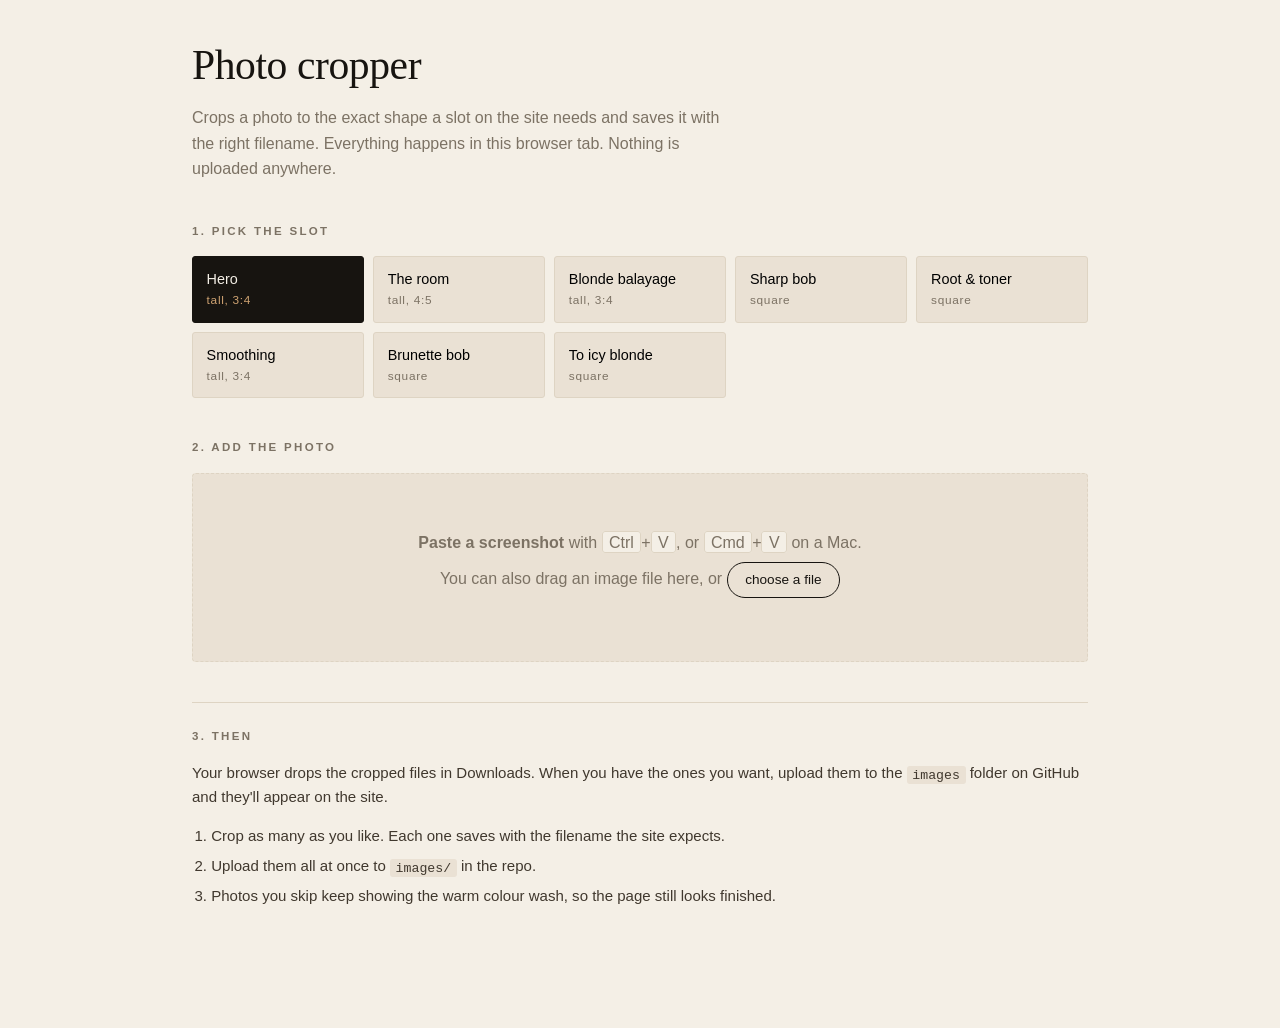
==== tools/crop.html @ 5b5cba8a "Add a photo cropper Getting photos into the right shape was the thing blocking the build, so here's " ====
<!doctype html>
<html lang="en">
<head>
<meta charset="utf-8">
<meta name="viewport" content="width=device-width, initial-scale=1">
<title>Photo cropper</title>
<style>
  :root{
    --bone:#f4efe6; --bone-2:#eae1d4; --ink:#171410; --ink-2:#40382e;
    --muted:#7c7264; --line:#ded4c3; --clay:#96602f; --clay-soft:#cfa372;
    --sans:"Karla","Helvetica Neue",Helvetica,Arial,sans-serif;
    --serif:"Instrument Serif","Hoefler Text",Georgia,serif;
  }
  *,*::before,*::after{ box-sizing:border-box }
  body{
    margin:0; background:var(--bone); color:var(--ink);
    font-family:var(--sans); line-height:1.6;
    padding:2rem 1.25rem 5rem;
  }
  .wrap{ max-width:56rem; margin:0 auto }
  h1{ font-family:var(--serif); font-weight:400; font-size:2.6rem; margin:0 0 .4rem; letter-spacing:-.01em }
  .sub{ color:var(--muted); margin:0 0 2.5rem; max-width:60ch }
  h2{
    font-size:.72rem; letter-spacing:.2em; text-transform:uppercase;
    color:var(--muted); font-weight:600; margin:0 0 1rem;
  }
  section{ margin-bottom:2.5rem }

  /* slot picker */
  .slots{ display:grid; grid-template-columns:repeat(auto-fill,minmax(9.5rem,1fr)); gap:.6rem }
  .slot{
    text-align:left; cursor:pointer; font:inherit;
    background:var(--bone-2); border:1px solid var(--line); border-radius:3px;
    padding:.7rem .85rem; transition:border-color .2s, background .2s;
  }
  .slot:hover{ border-color:var(--clay-soft) }
  .slot[aria-pressed="true"]{ background:var(--ink); border-color:var(--ink); color:var(--bone) }
  .slot b{ display:block; font-weight:500; font-size:.9rem }
  .slot small{ display:block; color:var(--muted); font-size:.74rem; letter-spacing:.06em }
  .slot[aria-pressed="true"] small{ color:var(--clay-soft) }
  .slot.done::after{ content:" ✓ saved"; font-size:.7rem; color:var(--clay); letter-spacing:.08em }
  .slot[aria-pressed="true"].done::after{ color:var(--clay-soft) }

  /* drop zone */
  .drop{
    border:1px dashed var(--line); border-radius:4px; background:var(--bone-2);
    padding:3.5rem 1.5rem; text-align:center; color:var(--muted);
    transition:border-color .2s, background .2s;
  }
  .drop.over{ border-color:var(--clay); background:#efe6d8 }
  .drop p{ margin:0 0 .4rem }
  .drop kbd{
    font:inherit; background:var(--bone); border:1px solid var(--line);
    border-radius:3px; padding:.1rem .4rem;
  }

  /* crop stage */
  .stage{ position:relative; display:inline-block; max-width:100%; line-height:0; touch-action:none; overflow:hidden }
  .stage img{ max-width:100%; max-height:65vh; display:block; user-select:none; -webkit-user-drag:none }
  .box{
    position:absolute; cursor:move;
    box-shadow:0 0 0 9999px rgba(23,20,16,.62);
    outline:1.5px solid var(--bone);
  }
  .box::before{
    content:""; position:absolute; inset:0; pointer-events:none;
    background:
      linear-gradient(to right, transparent 33.33%, rgba(244,239,230,.35) 33.33%, rgba(244,239,230,.35) 33.5%, transparent 33.5%,
                      transparent 66.66%, rgba(244,239,230,.35) 66.66%, rgba(244,239,230,.35) 66.83%, transparent 66.83%),
      linear-gradient(to bottom, transparent 33.33%, rgba(244,239,230,.35) 33.33%, rgba(244,239,230,.35) 33.5%, transparent 33.5%,
                      transparent 66.66%, rgba(244,239,230,.35) 66.66%, rgba(244,239,230,.35) 66.83%, transparent 66.83%);
  }
  .handle{
    position:absolute; right:4px; bottom:4px; width:20px; height:20px;
    background:var(--bone); border:1.5px solid var(--ink); border-radius:50%;
    cursor:nwse-resize;
  }

  .row{ display:flex; gap:1rem; align-items:center; flex-wrap:wrap; margin-top:1.5rem }
  button.act{
    font:inherit; cursor:pointer; border-radius:100px; padding:.8rem 1.7rem;
    background:var(--ink); color:var(--bone); border:1px solid var(--ink);
    transition:background .25s, color .25s;
  }
  button.act:hover{ background:transparent; color:var(--ink) }
  button.ghost{ background:transparent; color:var(--ink) }
  button.ghost:hover{ background:var(--ink); color:var(--bone) }
  .hint{ color:var(--muted); font-size:.88rem }
  [hidden]{ display:none !important }

  .steps{ border-top:1px solid var(--line); padding-top:1.5rem; color:var(--ink-2); font-size:.94rem }
  .steps ol{ margin:.5rem 0 0; padding-left:1.2rem }
  .steps li{ margin-bottom:.35rem }
  code{ background:var(--bone-2); padding:.1rem .35rem; border-radius:3px; font-size:.88em }
</style>
</head>
<body>
<div class="wrap">

  <h1>Photo cropper</h1>
  <p class="sub">Crops a photo to the exact shape a slot on the site needs and saves it with the right filename. Everything happens in this browser tab. Nothing is uploaded anywhere.</p>

  <section>
    <h2>1. Pick the slot</h2>
    <div class="slots" id="slots"></div>
  </section>

  <section>
    <h2>2. Add the photo</h2>
    <div class="drop" id="drop">
      <p><strong>Paste a screenshot</strong> with <kbd>Ctrl</kbd>+<kbd>V</kbd>, or <kbd>Cmd</kbd>+<kbd>V</kbd> on a Mac.</p>
      <p>You can also drag an image file here, or <button class="act ghost" id="pick" style="padding:.4rem 1.1rem;font-size:.85rem">choose a file</button></p>
      <input type="file" id="file" accept="image/*" hidden>
    </div>

    <div id="editor" hidden>
      <div class="stage" id="stage">
        <img id="img" alt="">
        <div class="box" id="box"><span class="handle" id="handle"></span></div>
      </div>
      <div class="row">
        <button class="act" id="save">Save as <span id="saveName"></span></button>
        <button class="act ghost" id="reset">Recentre</button>
        <button class="act ghost" id="clear">Different photo</button>
        <span class="hint">Drag the box to move it. Drag the circle to resize.</span>
      </div>
    </div>
  </section>

  <section class="steps">
    <h2>3. Then</h2>
    <p>Your browser drops the cropped files in Downloads. When you have the ones you want, upload them to the <code>images</code> folder on GitHub and they'll appear on the site.</p>
    <ol>
      <li>Crop as many as you like. Each one saves with the filename the site expects.</li>
      <li>Upload them all at once to <code>images/</code> in the repo.</li>
      <li>Photos you skip keep showing the warm colour wash, so the page still looks finished.</li>
    </ol>
  </section>

</div>

<script>
(function(){
  'use strict';

  var SLOTS = [
    { file:'hero.jpg',    label:'Hero',            ratio:3/4, note:'tall, 3:4' },
    { file:'studio.jpg',  label:'The room',        ratio:4/5, note:'tall, 4:5' },
    { file:'work-01.jpg', label:'Blonde balayage', ratio:3/4, note:'tall, 3:4' },
    { file:'work-02.jpg', label:'Sharp bob',       ratio:1,   note:'square' },
    { file:'work-03.jpg', label:'Root & toner',    ratio:1,   note:'square' },
    { file:'work-04.jpg', label:'Smoothing',       ratio:3/4, note:'tall, 3:4' },
    { file:'work-05.jpg', label:'Brunette bob',    ratio:1,   note:'square' },
    { file:'work-06.jpg', label:'To icy blonde',   ratio:1,   note:'square' }
  ];
  var LONG_EDGE = 1600;

  var slotsEl = document.getElementById('slots');
  var drop    = document.getElementById('drop');
  var fileIn  = document.getElementById('file');
  var editor  = document.getElementById('editor');
  var stage   = document.getElementById('stage');
  var img     = document.getElementById('img');
  var box     = document.getElementById('box');
  var handle  = document.getElementById('handle');
  var saveName= document.getElementById('saveName');

  var current = 0;
  var crop = { x:0, y:0, w:0 };   // display px; height derives from the ratio

  /* ── slot buttons ─────────────────────────────────────── */
  var buttons = SLOTS.map(function(s, i){
    var b = document.createElement('button');
    b.className = 'slot';
    b.type = 'button';
    b.setAttribute('aria-pressed', i === 0 ? 'true' : 'false');
    b.innerHTML = '<b></b><small></small>';
    b.querySelector('b').textContent = s.label;
    b.querySelector('small').textContent = s.note;
    b.addEventListener('click', function(){ select(i); });
    slotsEl.appendChild(b);
    return b;
  });

  function select(i){
    current = i;
    buttons.forEach(function(b, j){ b.setAttribute('aria-pressed', String(i === j)); });
    saveName.textContent = SLOTS[i].file;
    if (img.naturalWidth) fitCrop();
  }

  /* ── loading an image ─────────────────────────────────── */
  function load(blob){
    if (!blob || !/^image\//.test(blob.type)) return;
    var url = URL.createObjectURL(blob);
    img.onload = function(){
      URL.revokeObjectURL(url);
      drop.hidden = true;
      editor.hidden = false;
      fitCrop();
    };
    img.src = url;
  }

  fileIn.addEventListener('change', function(){ load(fileIn.files[0]); });
  document.getElementById('pick').addEventListener('click', function(){ fileIn.click(); });

  ['dragenter','dragover'].forEach(function(t){
    drop.addEventListener(t, function(e){ e.preventDefault(); drop.classList.add('over'); });
  });
  ['dragleave','drop'].forEach(function(t){
    drop.addEventListener(t, function(e){ e.preventDefault(); drop.classList.remove('over'); });
  });
  drop.addEventListener('drop', function(e){
    if (e.dataTransfer.files.length) load(e.dataTransfer.files[0]);
  });

  document.addEventListener('paste', function(e){
    var items = (e.clipboardData || {}).items || [];
    for (var i = 0; i < items.length; i++){
      if (items[i].type.indexOf('image') === 0){ load(items[i].getAsFile()); return; }
    }
  });

  /* ── the crop box ─────────────────────────────────────── */
  function ratio(){ return SLOTS[current].ratio; }
  function boxH(w){ return w / ratio(); }

  function fitCrop(){
    var W = img.clientWidth, H = img.clientHeight;
    var w = Math.min(W, H * ratio());
    crop.w = w;
    crop.x = (W - w) / 2;
    crop.y = (H - boxH(w)) / 2;
    draw();
  }

  function clamp(){
    var W = img.clientWidth, H = img.clientHeight;
    crop.w = Math.max(40, Math.min(crop.w, W, H * ratio()));
    crop.x = Math.max(0, Math.min(crop.x, W - crop.w));
    crop.y = Math.max(0, Math.min(crop.y, H - boxH(crop.w)));
  }

  function draw(){
    clamp();
    box.style.left   = crop.x + 'px';
    box.style.top    = crop.y + 'px';
    box.style.width  = crop.w + 'px';
    box.style.height = boxH(crop.w) + 'px';
  }

  window.addEventListener('resize', function(){ if (img.naturalWidth) fitCrop(); });

  var drag = null;
  function start(e, mode){
    e.preventDefault();
    drag = { mode:mode, px:e.clientX, py:e.clientY, x:crop.x, y:crop.y, w:crop.w };
    (e.target.setPointerCapture ? e.target : stage).setPointerCapture(e.pointerId);
  }
  box.addEventListener('pointerdown', function(e){ if (e.target !== handle) start(e, 'move'); });
  handle.addEventListener('pointerdown', function(e){ e.stopPropagation(); start(e, 'size'); });

  document.addEventListener('pointermove', function(e){
    if (!drag) return;
    var dx = e.clientX - drag.px, dy = e.clientY - drag.py;
    if (drag.mode === 'move'){
      crop.x = drag.x + dx;
      crop.y = drag.y + dy;
    } else {
      crop.w = drag.w + Math.max(dx, dy * ratio());
    }
    draw();
  });
  document.addEventListener('pointerup', function(){ drag = null; });

  /* ── export ───────────────────────────────────────────── */
  document.getElementById('save').addEventListener('click', function(){
    var scale = img.naturalWidth / img.clientWidth;
    var sw = Math.round(crop.w * scale);
    var sh = Math.round(boxH(crop.w) * scale);
    var sx = Math.round(crop.x * scale);
    var sy = Math.round(crop.y * scale);

    var out = sw >= sh
      ? { w: Math.min(LONG_EDGE, sw), h: Math.round(Math.min(LONG_EDGE, sw) / (sw / sh)) }
      : { h: Math.min(LONG_EDGE, sh), w: Math.round(Math.min(LONG_EDGE, sh) * (sw / sh)) };

    var c = document.createElement('canvas');
    c.width = out.w; c.height = out.h;
    var ctx = c.getContext('2d');
    ctx.imageSmoothingQuality = 'high';
    ctx.drawImage(img, sx, sy, sw, sh, 0, 0, out.w, out.h);

    var name = SLOTS[current].file;
    c.toBlob(function(blob){
      var a = document.createElement('a');
      a.href = URL.createObjectURL(blob);
      a.download = name;
      document.body.appendChild(a);
      a.click();
      document.body.removeChild(a);
      setTimeout(function(){ URL.revokeObjectURL(a.href); }, 1000);
    }, 'image/jpeg', 0.9);

    buttons[current].classList.add('done');
  });

  document.getElementById('reset').addEventListener('click', fitCrop);
  document.getElementById('clear').addEventListener('click', function(){
    editor.hidden = true;
    drop.hidden = false;
    img.removeAttribute('src');
    fileIn.value = '';
  });

  select(0);
})();
</script>
</body>
</html>
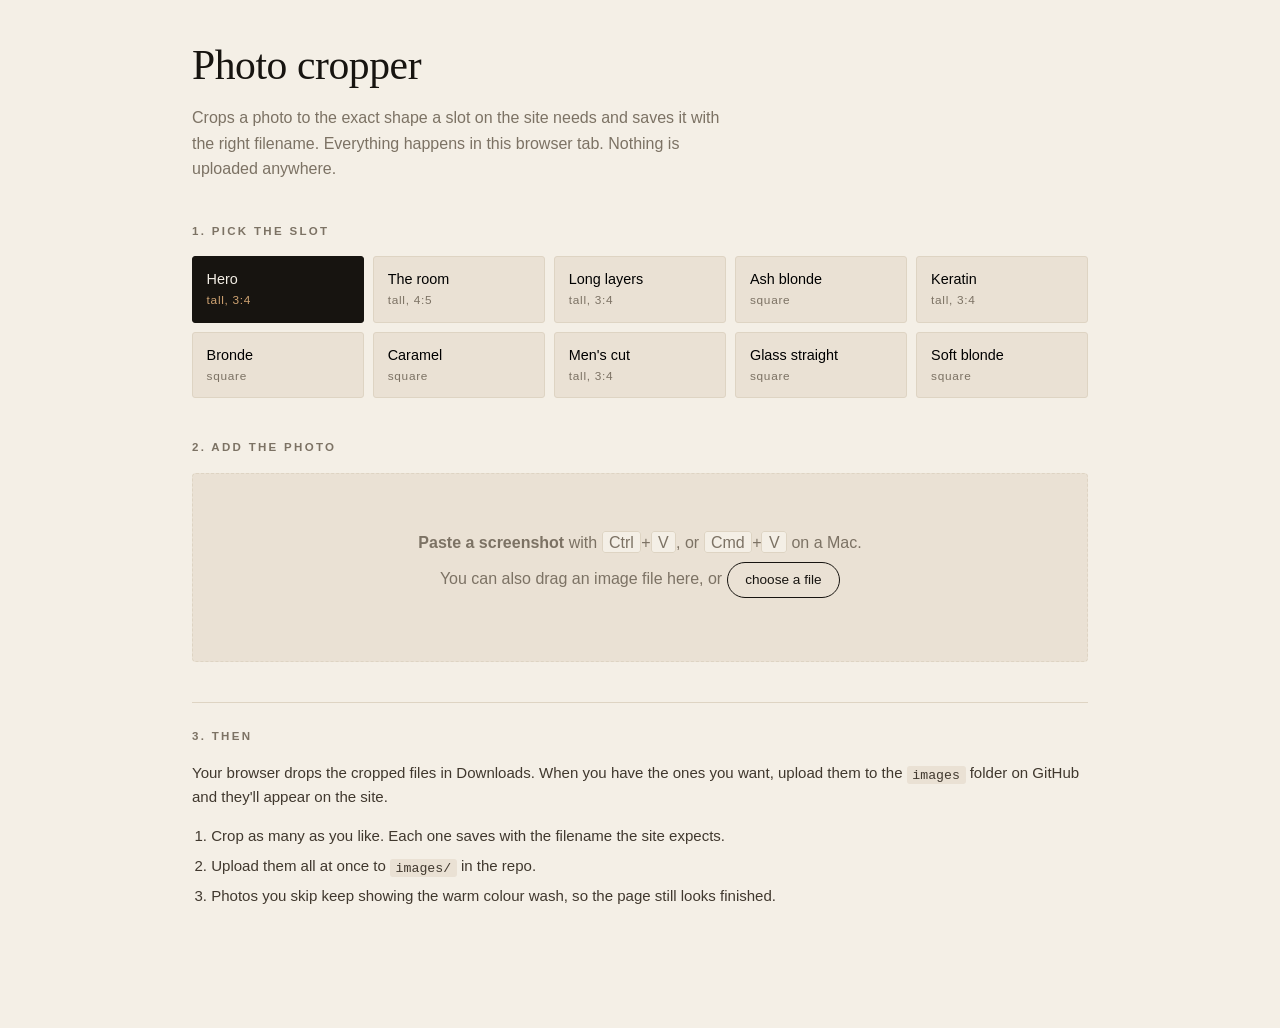
==== commit ef8ff6dc: "Rebuild the gallery around the actual portfolio Ten photos came in, so the gallery grows from six sl" ====
--- a/tools/crop.html
+++ b/tools/crop.html
@@ -124,6 +124,8 @@
         <button class="act ghost" id="clear">Different photo</button>
         <span class="hint">Drag the box to move it. Drag the circle to resize.</span>
       </div>
+      <div class="row" id="warn" hidden style="color:var(--clay);font-size:.9rem;margin-top:.4rem">
+      </div>
     </div>
   </section>
 
@@ -146,12 +148,14 @@
   var SLOTS = [
     { file:'hero.jpg',    label:'Hero',            ratio:3/4, note:'tall, 3:4' },
     { file:'studio.jpg',  label:'The room',        ratio:4/5, note:'tall, 4:5' },
-    { file:'work-01.jpg', label:'Blonde balayage', ratio:3/4, note:'tall, 3:4' },
-    { file:'work-02.jpg', label:'Sharp bob',       ratio:1,   note:'square' },
-    { file:'work-03.jpg', label:'Root & toner',    ratio:1,   note:'square' },
-    { file:'work-04.jpg', label:'Smoothing',       ratio:3/4, note:'tall, 3:4' },
-    { file:'work-05.jpg', label:'Brunette bob',    ratio:1,   note:'square' },
-    { file:'work-06.jpg', label:'To icy blonde',   ratio:1,   note:'square' }
+    { file:'work-01.jpg', label:'Long layers',     ratio:3/4, note:'tall, 3:4' },
+    { file:'work-02.jpg', label:'Ash blonde',      ratio:1,   note:'square' },
+    { file:'work-03.jpg', label:'Keratin',         ratio:3/4, note:'tall, 3:4' },
+    { file:'work-04.jpg', label:'Bronde',          ratio:1,   note:'square' },
+    { file:'work-05.jpg', label:'Caramel',         ratio:1,   note:'square' },
+    { file:'work-06.jpg', label:"Men's cut",       ratio:3/4, note:'tall, 3:4' },
+    { file:'work-07.jpg', label:'Glass straight',  ratio:1,   note:'square' },
+    { file:'work-08.jpg', label:'Soft blonde',     ratio:1,   note:'square' }
   ];
   var LONG_EDGE = 1600;
 
@@ -304,6 +308,12 @@
     }, 'image/jpeg', 0.9);
 
     buttons[current].classList.add('done');
+
+    var warn = document.getElementById('warn');
+    warn.hidden = out.w >= 800;
+    warn.textContent = out.w < 800
+      ? 'Saved, but that came out ' + out.w + 'px wide, which will look soft. Try to start from a bigger photo.'
+      : '';
   });
 
   document.getElementById('reset').addEventListener('click', fitCrop);
